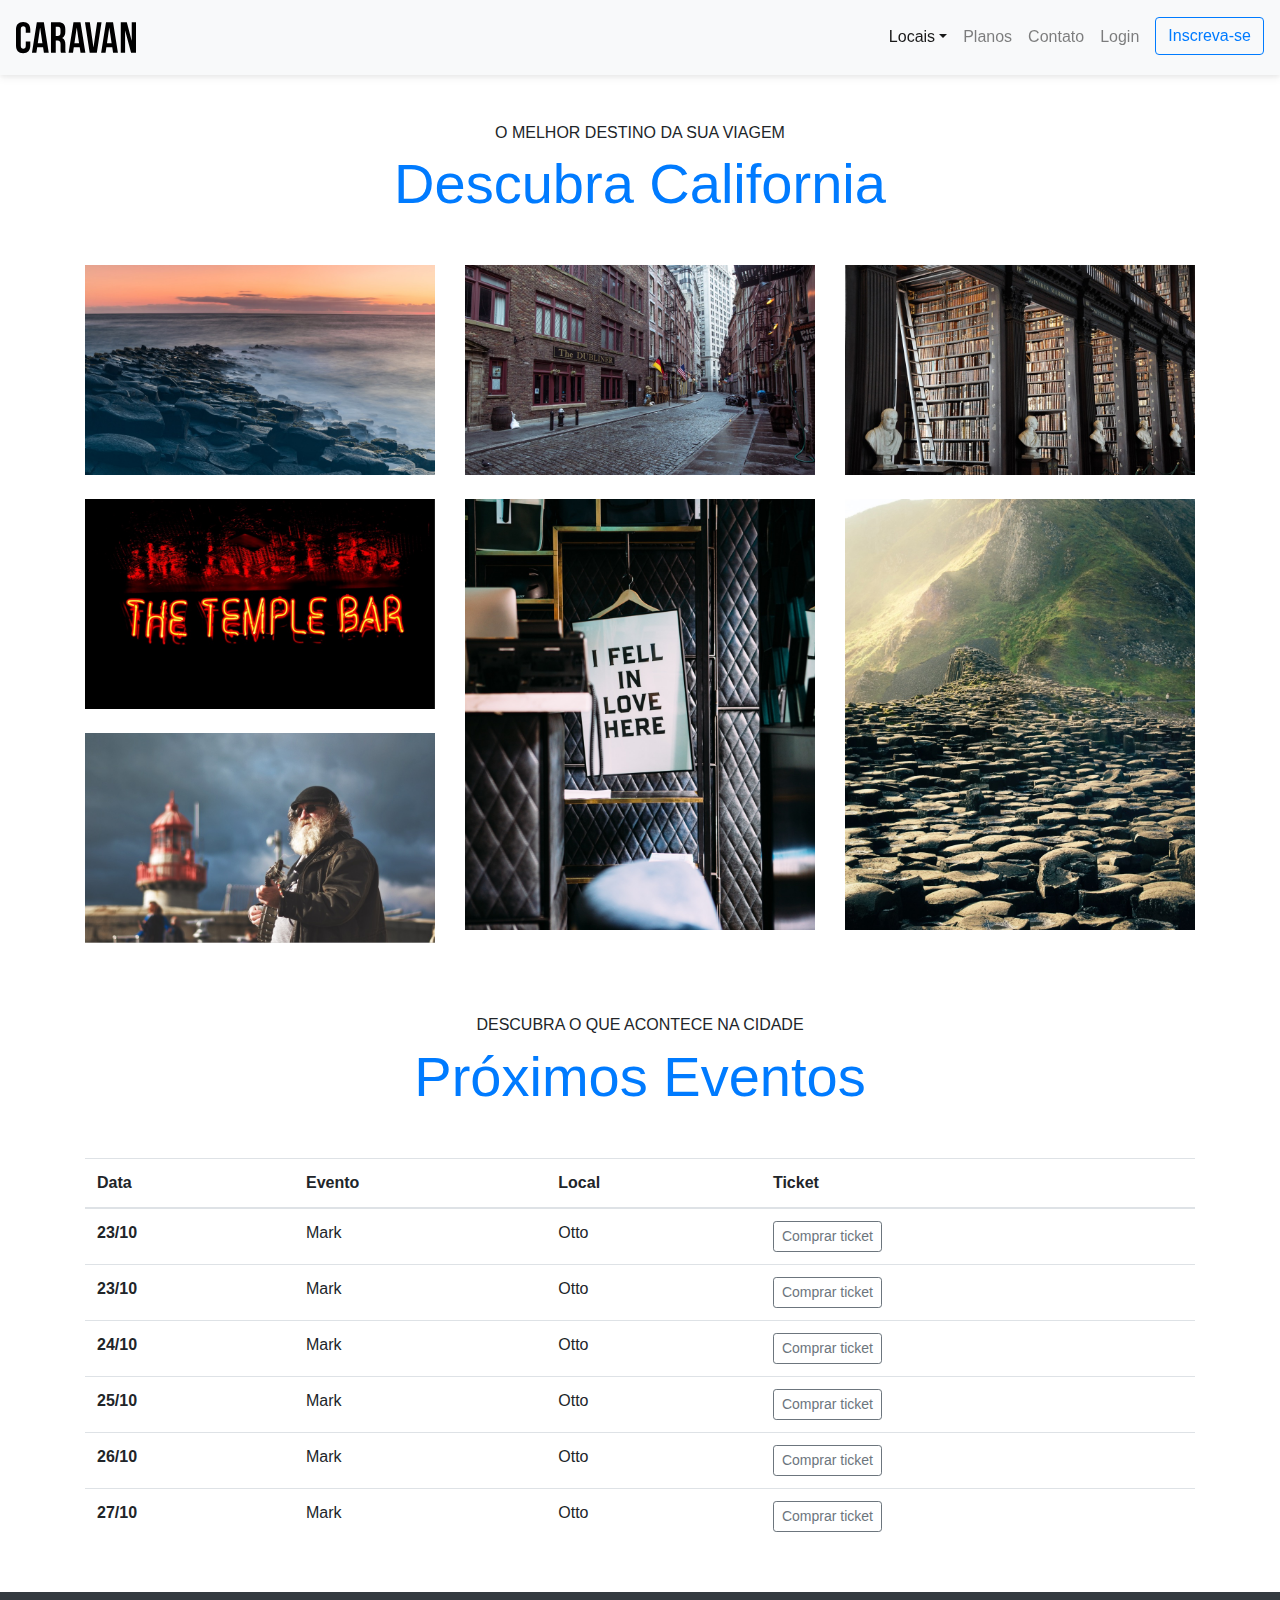
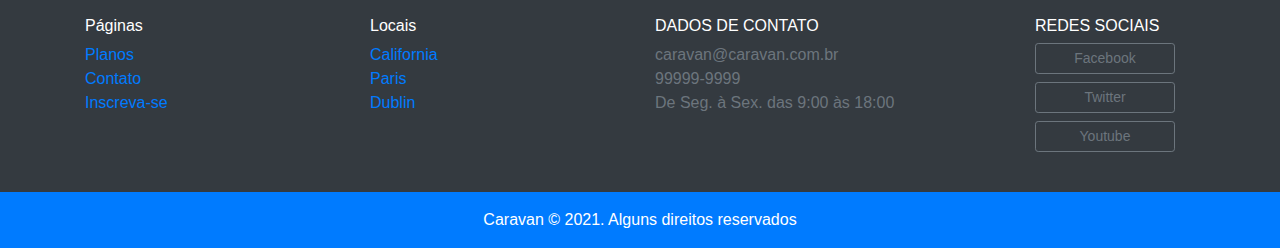
==== california.html @ 637708ff "Ajuste link paginas paris, dublin e california" ====
<!DOCTYPE html>
<html lang="pt-br">

<head>
    <meta charset="UTF-8">
    <meta http-equiv="X-UA-Compatible" content="IE=edge">
    <meta name="viewport" content="width=device-width, initial-scale=1, shrink-to-fit=no">
    <link rel="stylesheet" href="util/bootstrap.css">
    <link rel="stylesheet" href="css/style.css">

    <title>Caravan</title>
</head>

<body>
    <!-- Abre Modal -->
    <div class="modal fade" id="modalLogin" tabindex="-1" aria-labelledby="modalLoginTitulo" aria-hidden="true">
        <div class="modal-dialog">
          <div class="modal-content">
            <div class="modal-header">
              <h5 class="modal-title" id="modalLoginTitulo">Entre na sua conta</h5>
              <button type="button" class="close" data-dismiss="modal" aria-label="Close">
                <span aria-hidden="true">&times;</span>
              </button>
            </div>
            <div class="modal-body">
                <form>
                    <div class="form-group">
                      <label for="loginEmail">Email</label>
                      <input type="email" class="form-control" id="loginEmail">
                    </div>
                    <div class="form-group">
                      <label for="loginSenha">Senha</label>
                      <input type="password" class="form-control" id="loginSenha">
                    </div>
                    <button type="submit" class="btn btn-primary">Entrar na conta</button>
                    <small class="form-text text-muted">Esqueceu a senha? <a href="#">Clique aqui.</a></small>
                  </form>
            </div>
          </div>
        </div>
      </div>
    <!-- Fecha Modal -->
    <nav class="navbar navbar-expand-md navbar-light bg-light fixed-top py-3 box-shadow">
        <a href="index.html" class="navbar-brand">
            <img src="img/caravan.svg" alt="caravan">
        </a>
        <button class="navbar-toggler" type="button" data-toggle="collapse" data-target="#navbarSupportedContent"
            aria-controls="navbarSupportedContent" aria-expanded="false" aria-label="Toggle navigation">
            <span class="navbar-toggler-icon"></span>
        </button>
        <div class="collapse navbar-collapse" id="navbarSupportedContent">
            <ul class="navbar-nav ml-auto">
                <li class="nav-item dropdown">
                    <a class="nav-link dropdown-toggle active"  href="#" id="navbarScrollingDropdown" role="button"
                        data-toggle="dropdown" aria-expanded="false">Locais</a>
                    <ul class="dropdown-menu" aria-labelledby="navbarScrollingDropdown">
                      <li><a class="dropdown-item" href="california.html">California</a></li>
                      <li><a class="dropdown-item" href="paris.html">Paris</a></li>
                      <li><a class="dropdown-item" href="dublin.html">Dublin</a></li>
                    </ul>
                </li>
                <li class="nav-item">
                    <a class="nav-link" href="planos.html">Planos</a>
                </li>
                <li class="nav-item">
                    <a class="nav-link" href="contato.html">Contato</a>
                </li>
                <li class="nav-item">
                    <a class="nav-link" href="#" data-toggle="modal" data-target="#modalLogin">Login</a>
                </li>
                <li class="nav-item">
                    <a class="btn btn-outline-primary ml-md-2" href="inscricao.html">Inscreva-se</a>
                </li>
            </ul>
        </div>
    </nav>
    <section class="container">
            <div class="text-center my-5">
                <span class="h6 d-block">O MELHOR DESTINO DA SUA VIAGEM</span>
                <h1 class="display-4 text-primary">Descubra California</h1>
            </div>
            <div class="row">
                <div class="col-md">
                    <img class="img-fluid mb-4" src="img/local/foto-1.jpg" alt="Foto 1">
                    <img class="img-fluid mb-4" src="img/local/foto-2.jpg" alt="Foto 2">
                    <img class="img-fluid mb-4" src="img/local/foto-3.jpg" alt="Foto 3">
                </div>
                <div class="col-md">
                    <img class="img-fluid mb-4" src="img/local/foto-4.jpg" alt="Foto 4">
                    <img class="img-fluid mb-4" src="img/local/foto-5.jpg" alt="Foto 5">
                </div>
                <div class="col-md">
                    <img class="img-fluid mb-4" src="img/local/foto-6.jpg" alt="Foto 6">
                    <img class="img-fluid mb-4" src="img/local/foto-7.jpg" alt="Foto 7">
                </div>
            </div>
    </section>
    <section class="container">
        <div class="text-center my-5">
            <span class="h6 d-block">DESCUBRA O QUE ACONTECE NA CIDADE</span>
            <h1 class="display-4 text-primary">Próximos Eventos</h1>
        </div>
        <table class="table table-hover table-responsive-md">
            <thead>
              <tr>
                <th scope="col">Data</th>
                <th scope="col">Evento</th>
                <th scope="col">Local</th>
                <th scope="col">Ticket</th>
              </tr>
            </thead>
            <tbody>
              <tr>
                <th scope="row">23/10</th>
                <td>Mark</td>
                <td>Otto</td>
                <td><a href="#" class="btn btn-outline-secondary btn-sm">Comprar ticket</a></td>
              </tr>
              <tr>
                <th scope="row">23/10</th>
                <td>Mark</td>
                <td>Otto</td>
                <td><a href="#" class="btn btn-outline-secondary btn-sm">Comprar ticket</a></td>
              </tr>
              <tr>
                <th scope="row">24/10</th>
                <td>Mark</td>
                <td>Otto</td>
                <td><a href="#" class="btn btn-outline-secondary btn-sm">Comprar ticket</a></td>
              </tr>
              <tr>
                <th scope="row">25/10</th>
                <td>Mark</td>
                <td>Otto</td>
                <td><a href="#" class="btn btn-outline-secondary btn-sm">Comprar ticket</a></td>
              </tr>
              <tr>
                <th scope="row">26/10</th>
                <td>Mark</td>
                <td>Otto</td>
                <td><a href="#" class="btn btn-outline-secondary btn-sm">Comprar ticket</a></td>
              </tr>
              <tr>
                <th scope="row">27/10</th>
                <td>Mark</td>
                <td>Otto</td>
                <td><a href="#" class="btn btn-outline-secondary btn-sm">Comprar ticket</a></td>
              </tr>
            </tbody>
          </table>
    </section>
    <footer class="bg-dark text-white mt-5">
        <div class="container py-4">
            <div class="row">
                <div class="col-3">
                    <h4 class="h6">Páginas</h4>
                    <ul class="list-unstyled">
                        <li><a href="planos.html">Planos</a></li>
                        <li><a href="contato.html">Contato</a></li>
                        <li><a href="inscricao.html">Inscreva-se</a></li>
                    </ul>
                </div>

                <div class="col-md-3 col-6">
                    <h4 class="h6">Locais</h4>
                    <ul class="list-unstyled">
                      <li><a href="california.html">California</a></li>
                      <li><a href="paris.html">Paris</a></li>
                      <li><a href="dublin.html">Dublin</a></li>
                    </ul>
                </div>
                <div class="col-md-4 col-6">
                    <h4 class="h6">DADOS DE CONTATO</h4>
                    <ul class="list-unstyled text-secondary">
                        <li>caravan@caravan.com.br</li>
                        <li>99999-9999</li>
                        <li>De Seg. à Sex. das 9:00 às 18:00</li>
                    </ul>
                </div>
                <div class="col-md-2">
                    <h4 class="h6">REDES SOCIAIS</h4>
                    <ul class="list-unstyled">
                        <li><a href="#" class="btn btn-outline-secondary btn-sm btn-block mb-2"
                                style="max-width: 140px;">Facebook</a></li>
                        <li><a href="#" class="btn btn-outline-secondary btn-sm btn-block mb-2"
                                style="max-width: 140px;">Twitter</a></li>
                        <li><a href="#" class="btn btn-outline-secondary btn-sm btn-block mb-2"
                                style="max-width: 140px;">Youtube</a></li>
                    </ul>
                </div>
            </div>
        </div>
        <div class="bg-primary text-center py-3">
            <p class="mb-0">Caravan &copy; 2021. Alguns direitos reservados</p>
        </div>
    </footer>

    <script type="text/javascript" src="util/jquery-3.5.1.slim.min.js"></script>
    <script type="text/javascript" src="util/popper.min.js"></script>
    <script type="text/javascript" src="util/bootstrap.js"></script>
    <script type="text/javascript" src="js/app.js"></script>

</body>

</html>
---- css/style.css ----
body {
    padding-top: 75px;
}
.box-shadow {
    box-shadow: 0 2px 4px 0 rgba(0,0,0,.05),
                0 4px 8px 0 rgba(0,0,0,.05);
}

#home-quote {
    background: url('../img/bg-quote.jpg') center center;
    background-size: cover;
}

@media (max-width: 767px) {
    #home-quote .display-4 {
        font-size: 2.5rem;
    }

    body {
        padding: 0;
    }
    .fixed-top {
        position: relative
    }
}
.lista-plano li + li {
    border-top: 1px solid rgba(0,0,0,.2);
}

.lista-plano li {
    padding: 1rem;
}
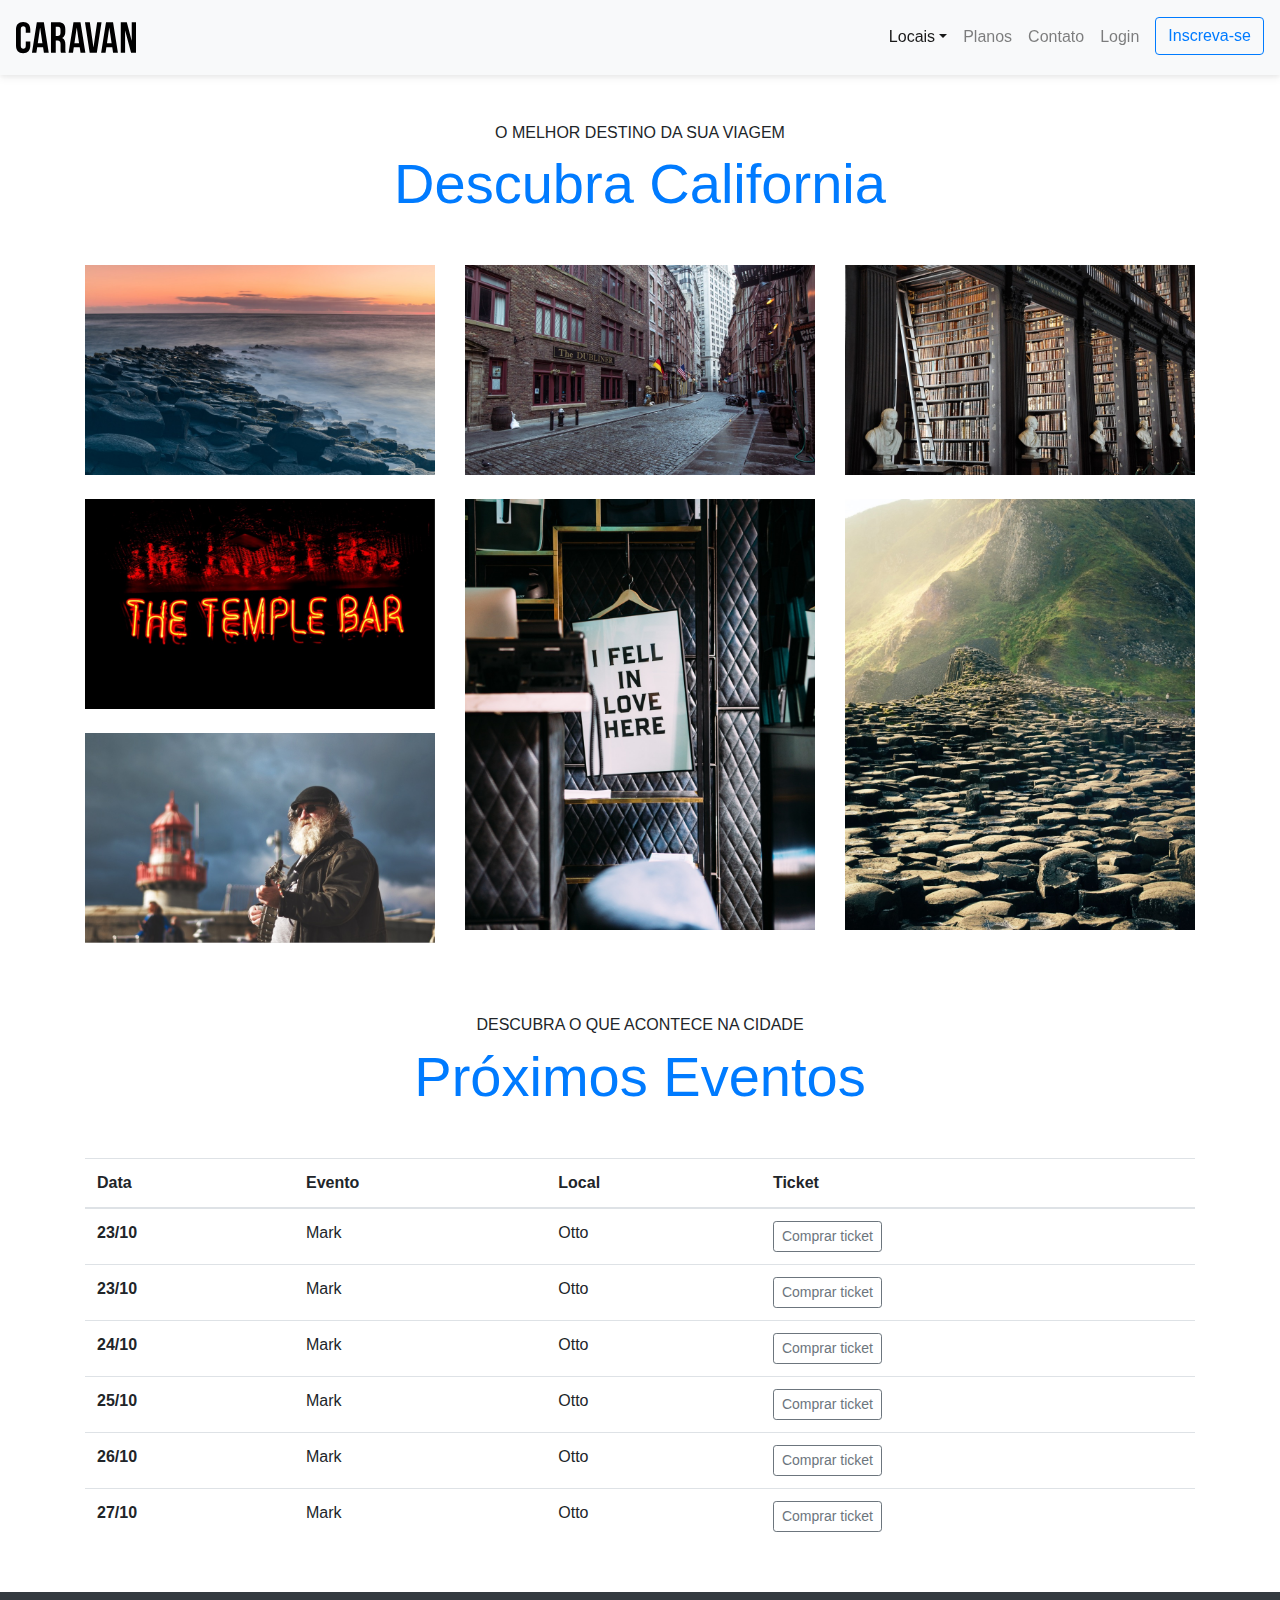
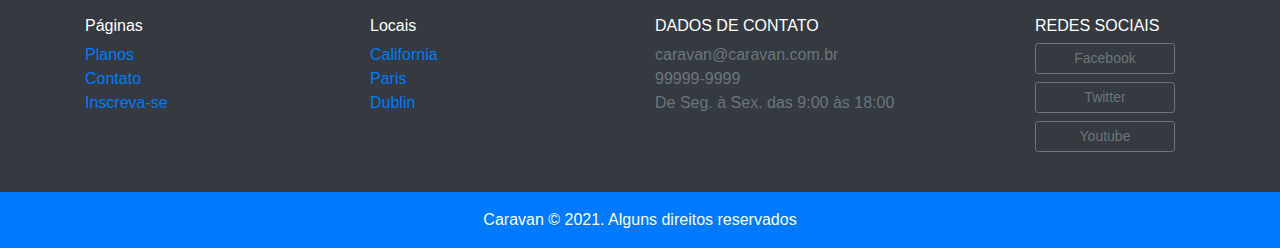
==== commit 49cc2efc: "Otimização" ====
--- a/california.html
+++ b/california.html
@@ -5,7 +5,7 @@
     <meta charset="UTF-8">
     <meta http-equiv="X-UA-Compatible" content="IE=edge">
     <meta name="viewport" content="width=device-width, initial-scale=1, shrink-to-fit=no">
-    <link rel="stylesheet" href="util/bootstrap.css">
+    <link rel="stylesheet" href="css/bootstrap.css">
     <link rel="stylesheet" href="css/style.css">
 
     <title>Caravan</title>
